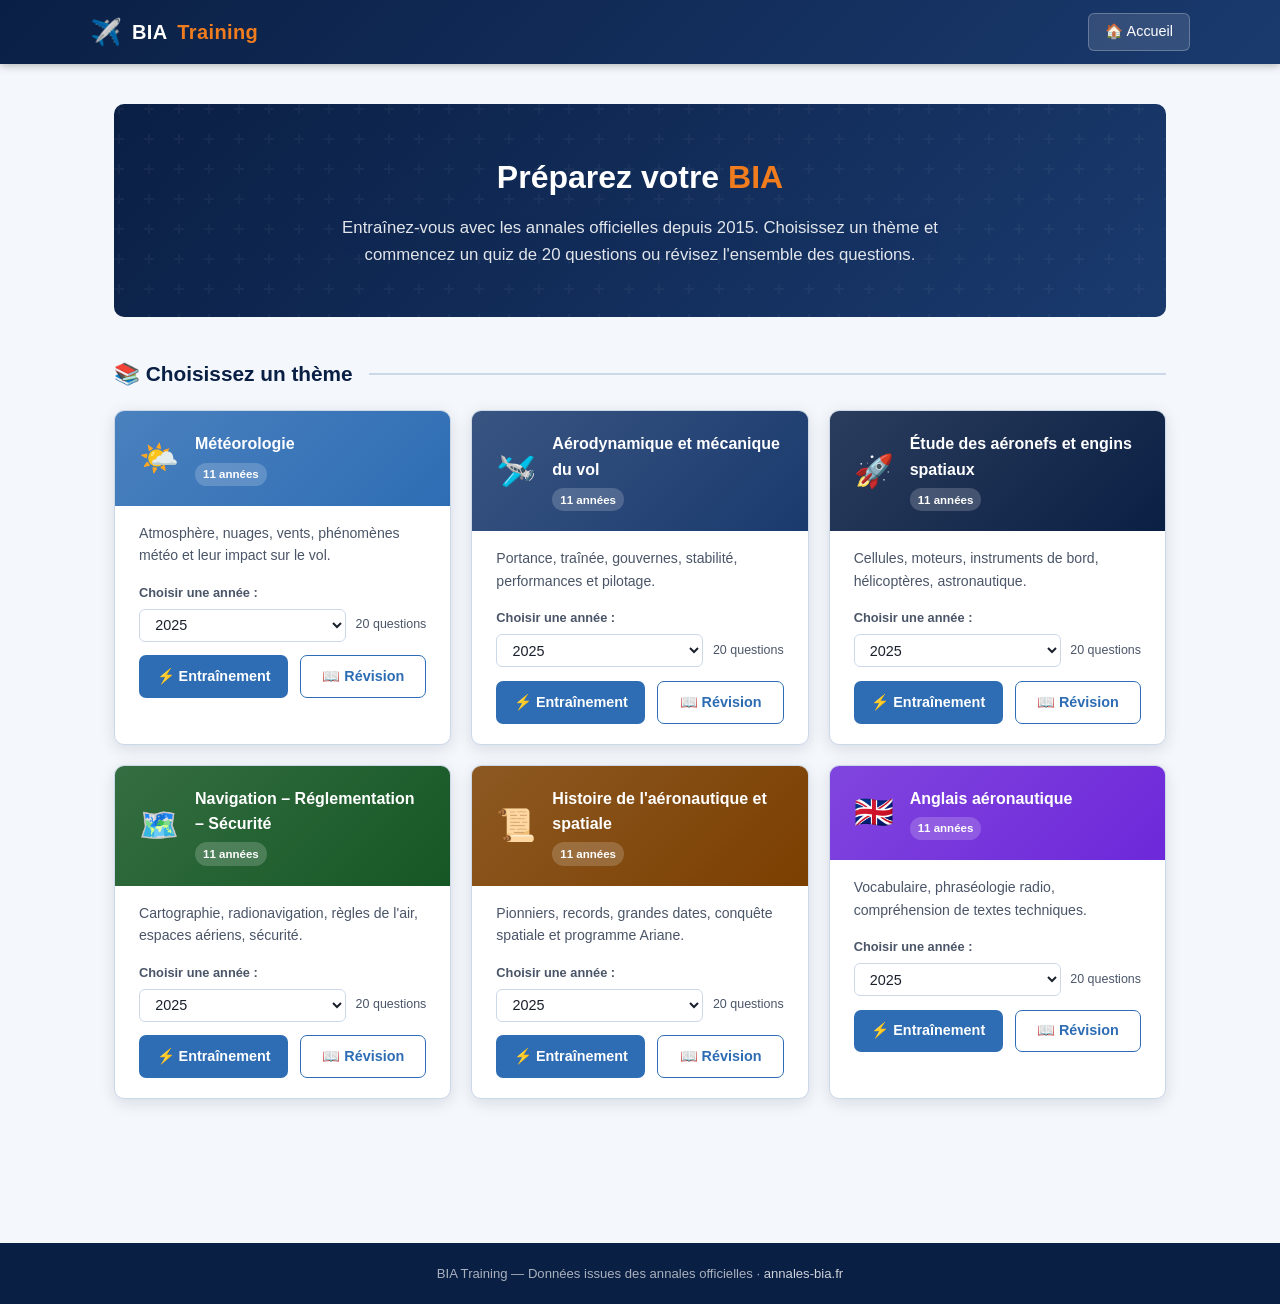
==== index.html @ 563819a3 "Add files via upload" ====
<!DOCTYPE html>
<html lang="fr">
<head>
  <meta charset="UTF-8">
  <meta name="viewport" content="width=device-width, initial-scale=1.0">
  <title>BIA Training — Entraînement au Brevet d'Initiation Aéronautique</title>
  <meta name="description" content="Entraînez-vous au BIA avec les annales depuis 2015. QCM par thème, mode révision, corrections pédagogiques.">
  <link rel="stylesheet" href="css/style.css">
</head>
<body>

<header class="site-header" role="banner">
  <div class="header-inner">
    <a class="logo" href="index.html" aria-label="BIA Training — Accueil">
      <span class="logo-icon" aria-hidden="true">✈️</span>
      BIA <span>Training</span>
    </a>
    <nav class="header-nav" aria-label="Navigation principale">
      <a href="index.html" class="btn-nav">🏠 Accueil</a>
    </nav>
  </div>
</header>

<main class="page-main" id="main-content">

  <section class="hero" aria-labelledby="hero-title">
    <h1 id="hero-title">Préparez votre <span>BIA</span></h1>
    <p>Entraînez-vous avec les annales officielles depuis 2015. Choisissez un thème et commencez un quiz de 20 questions ou révisez l'ensemble des questions.</p>
  </section>

  <h2 class="section-title">📚 Choisissez un thème</h2>

  <div class="themes-grid" id="themes-grid" role="list" aria-label="Thèmes disponibles">
    <div class="empty-state" id="loading-state">
      <div class="icon" aria-hidden="true">⏳</div>
      <p>Chargement des questions…</p>
    </div>
  </div>

</main>

<footer class="site-footer" role="contentinfo">
  <p>BIA Training — Données issues des annales officielles · <a href="https://annales-bia.fr/" target="_blank" rel="noopener">annales-bia.fr</a></p>
</footer>

<script src="data/questions.js"></script>
<script src="js/data.js"></script>
<script src="js/home.js"></script>
</body>
</html>
---- css/style.css ----
/* =========================================================
   BIA Training — Global Styles
   ========================================================= */

/* --- Reset & Variables --- */
*, *::before, *::after { box-sizing: border-box; margin: 0; padding: 0; }

:root {
  --blue-dark:   #0a1f44;
  --blue-mid:    #1a3a6e;
  --blue-sky:    #2e6db4;
  --blue-light:  #d6e8f8;
  --orange:      #f07c1e;
  --orange-dark: #c05a00;
  --white:       #ffffff;
  --grey-bg:     #f4f7fb;
  --grey-border: #cbd8e8;
  --grey-text:   #4a5568;
  --text:        #1a202c;
  --success:     #1a7a4a;
  --success-bg:  #d4edda;
  --error:       #c0392b;
  --error-bg:    #fde8e8;
  --radius:      10px;
  --shadow:      0 4px 16px rgba(10,31,68,.12);
  --transition:  .2s ease;
}

body {
  font-family: -apple-system, BlinkMacSystemFont, "Segoe UI", Inter, Roboto, sans-serif;
  background: var(--grey-bg);
  color: var(--text);
  line-height: 1.6;
  min-height: 100vh;
}

a { color: var(--blue-sky); text-decoration: none; }
a:hover { text-decoration: underline; }
img { max-width: 100%; height: auto; }

/* --- Header --- */
.site-header {
  background: linear-gradient(135deg, var(--blue-dark) 0%, var(--blue-mid) 100%);
  color: var(--white);
  padding: 0 1.5rem;
  position: sticky;
  top: 0;
  z-index: 100;
  box-shadow: 0 2px 8px rgba(0,0,0,.25);
}

.header-inner {
  max-width: 1100px;
  margin: 0 auto;
  display: flex;
  align-items: center;
  justify-content: space-between;
  height: 64px;
}

.logo {
  display: flex;
  align-items: center;
  gap: .6rem;
  font-size: 1.25rem;
  font-weight: 700;
  color: var(--white);
  letter-spacing: .02em;
}

.logo-icon { font-size: 1.6rem; }
.logo span { color: var(--orange); }

.header-nav { display: flex; gap: 1rem; }

.btn-nav {
  background: rgba(255,255,255,.12);
  color: var(--white);
  border: 1px solid rgba(255,255,255,.25);
  padding: .4rem 1rem;
  border-radius: 6px;
  cursor: pointer;
  font-size: .9rem;
  transition: background var(--transition);
  text-decoration: none;
  display: inline-flex;
  align-items: center;
  gap: .3rem;
}
.btn-nav:hover { background: rgba(255,255,255,.22); text-decoration: none; color: var(--white); }

/* --- Main layout --- */
.page-main {
  max-width: 1100px;
  margin: 2.5rem auto;
  padding: 0 1.5rem 4rem;
}

/* --- Hero --- */
.hero {
  background: linear-gradient(135deg, var(--blue-dark), var(--blue-mid));
  color: var(--white);
  border-radius: var(--radius);
  padding: 3rem 2.5rem;
  text-align: center;
  margin-bottom: 2.5rem;
  position: relative;
  overflow: hidden;
}
.hero::before {
  content: "";
  position: absolute;
  inset: 0;
  background: url("data:image/svg+xml,%3Csvg width='60' height='60' viewBox='0 0 60 60' xmlns='http://www.w3.org/2000/svg'%3E%3Cg fill='none' fill-rule='evenodd'%3E%3Cg fill='%23ffffff' fill-opacity='0.04'%3E%3Cpath d='M36 34v-4h-2v4h-4v2h4v4h2v-4h4v-2h-4zm0-30V0h-2v4h-4v2h4v4h2V6h4V4h-4zM6 34v-4H4v4H0v2h4v4h2v-4h4v-2H6zM6 4V0H4v4H0v2h4v4h2V6h4V4H6z'/%3E%3C/g%3E%3C/g%3E%3C/svg%3E") repeat;
}
.hero h1 { font-size: 2rem; margin-bottom: .75rem; position: relative; }
.hero h1 span { color: var(--orange); }
.hero p { font-size: 1.05rem; opacity: .88; max-width: 600px; margin: 0 auto; position: relative; }

/* --- Section title --- */
.section-title {
  font-size: 1.3rem;
  font-weight: 700;
  color: var(--blue-dark);
  margin-bottom: 1.25rem;
  display: flex;
  align-items: center;
  gap: .5rem;
}
.section-title::after {
  content: "";
  flex: 1;
  height: 2px;
  background: var(--grey-border);
  margin-left: .5rem;
}

/* --- Theme cards grid --- */
.themes-grid {
  display: grid;
  grid-template-columns: repeat(auto-fill, minmax(300px, 1fr));
  gap: 1.25rem;
  margin-bottom: 2.5rem;
}

.theme-card {
  background: var(--white);
  border-radius: var(--radius);
  border: 1px solid var(--grey-border);
  box-shadow: var(--shadow);
  overflow: hidden;
  transition: transform var(--transition), box-shadow var(--transition);
}
.theme-card:hover { transform: translateY(-3px); box-shadow: 0 8px 24px rgba(10,31,68,.16); }

.theme-card-header {
  background: linear-gradient(135deg, var(--blue-dark), var(--blue-mid));
  padding: 1.25rem 1.5rem;
  display: flex;
  align-items: center;
  gap: 1rem;
}
.theme-icon { font-size: 2rem; flex-shrink: 0; }
.theme-card-header h2 { color: var(--white); font-size: 1rem; font-weight: 600; margin-bottom: .2rem; }
.theme-count {
  display: inline-block;
  background: rgba(255,255,255,.18);
  color: var(--white);
  font-size: .72rem;
  font-weight: 600;
  padding: .15rem .5rem;
  border-radius: 20px;
  white-space: nowrap;
}

.theme-card-body { padding: 1rem 1.5rem 1.25rem; }
.theme-desc { font-size: .88rem; color: var(--grey-text); margin-bottom: 1rem; }

/* --- Year selector --- */
.year-selector { margin-bottom: .85rem; }
.year-label { display: block; font-size: .8rem; font-weight: 600; color: var(--grey-text); margin-bottom: .35rem; }
.year-select-row { display: flex; align-items: center; gap: .6rem; }
.year-select {
  flex: 1;
  padding: .4rem .7rem;
  border: 1.5px solid var(--grey-border);
  border-radius: 6px;
  font-size: .9rem;
  color: var(--text);
  background: var(--white);
  cursor: pointer;
}
.year-select:focus { outline: 2px solid var(--blue-sky); border-color: transparent; }
.year-qcount { font-size: .78rem; color: var(--grey-text); white-space: nowrap; }

.card-actions { display: flex; gap: .75rem; }

/* --- Revision header --- */
.revision-header {
  display: flex;
  align-items: center;
  gap: 1rem;
  margin-bottom: 1.5rem;
  flex-wrap: wrap;
}
.revision-title { font-size: 1.3rem; font-weight: 700; color: var(--blue-dark); flex: 1; }

/* --- Results annale label --- */
.results-annale { font-size: .9rem; color: var(--grey-text); margin-bottom: .75rem; }

/* --- Buttons --- */
.btn {
  display: inline-flex;
  align-items: center;
  justify-content: center;
  gap: .4rem;
  padding: .55rem 1.1rem;
  border-radius: 7px;
  font-size: .9rem;
  font-weight: 600;
  cursor: pointer;
  border: none;
  transition: all var(--transition);
  white-space: nowrap;
}
.btn:focus-visible { outline: 3px solid var(--orange); outline-offset: 2px; }

.btn-primary {
  background: var(--blue-sky);
  color: var(--white);
  flex: 1;
}
.btn-primary:hover { background: var(--blue-mid); color: var(--white); text-decoration: none; }
.btn-primary:disabled { background: var(--grey-border); cursor: not-allowed; color: var(--grey-text); }

.btn-secondary {
  background: var(--white);
  color: var(--blue-sky);
  border: 1.5px solid var(--blue-sky);
  flex: 1;
}
.btn-secondary:hover { background: var(--blue-light); text-decoration: none; color: var(--blue-sky); }

.btn-orange {
  background: var(--orange);
  color: var(--white);
}
.btn-orange:hover { background: var(--orange-dark); color: var(--white); text-decoration: none; }

.btn-ghost {
  background: transparent;
  color: var(--grey-text);
  border: 1.5px solid var(--grey-border);
}
.btn-ghost:hover { background: var(--grey-bg); }

.btn-lg { padding: .75rem 1.75rem; font-size: 1rem; }
.btn-sm { padding: .35rem .8rem; font-size: .82rem; }

/* --- Quiz layout --- */
.quiz-container {
  max-width: 760px;
  margin: 0 auto;
}

.quiz-header-bar {
  background: var(--white);
  border-radius: var(--radius);
  padding: 1rem 1.5rem;
  margin-bottom: 1.5rem;
  border: 1px solid var(--grey-border);
  box-shadow: var(--shadow);
}

.quiz-meta {
  display: flex;
  justify-content: space-between;
  align-items: center;
  margin-bottom: .75rem;
  flex-wrap: wrap;
  gap: .5rem;
}

.quiz-counter { font-size: .92rem; color: var(--grey-text); }
.quiz-counter strong { color: var(--blue-dark); }
.quiz-theme-badge {
  background: var(--blue-light);
  color: var(--blue-mid);
  font-size: .78rem;
  font-weight: 600;
  padding: .25rem .75rem;
  border-radius: 20px;
  text-transform: uppercase;
  letter-spacing: .04em;
}

.progress-bar {
  height: 6px;
  background: var(--grey-border);
  border-radius: 3px;
  overflow: hidden;
}
.progress-fill {
  height: 100%;
  background: linear-gradient(90deg, var(--blue-sky), var(--orange));
  border-radius: 3px;
  transition: width .4s ease;
}

/* --- Question card --- */
.question-card {
  background: var(--white);
  border-radius: var(--radius);
  padding: 2rem;
  border: 1px solid var(--grey-border);
  box-shadow: var(--shadow);
  margin-bottom: 1.25rem;
  animation: fadeInUp .25s ease;
}

@keyframes fadeInUp {
  from { opacity: 0; transform: translateY(10px); }
  to   { opacity: 1; transform: translateY(0); }
}

.question-text {
  font-size: 1.08rem;
  font-weight: 600;
  color: var(--blue-dark);
  margin-bottom: 1.5rem;
  line-height: 1.55;
}

.question-image {
  margin-bottom: 1.25rem;
  text-align: center;
}
.question-image img {
  border-radius: 6px;
  border: 1px solid var(--grey-border);
  max-height: 280px;
}

/* --- Choices --- */
.choices-list { list-style: none; display: flex; flex-direction: column; gap: .75rem; }

.choice-item { display: flex; }

.choice-label {
  display: flex;
  align-items: center;
  gap: 1rem;
  width: 100%;
  padding: .9rem 1.25rem;
  border: 2px solid var(--grey-border);
  border-radius: 8px;
  cursor: pointer;
  transition: all var(--transition);
  background: var(--white);
}
.choice-label:hover { border-color: var(--blue-sky); background: var(--blue-light); }

.choice-input { display: none; }
.choice-input:checked + .choice-label {
  border-color: var(--blue-sky);
  background: var(--blue-light);
}

.choice-letter {
  min-width: 2rem;
  height: 2rem;
  display: flex;
  align-items: center;
  justify-content: center;
  background: var(--grey-bg);
  border-radius: 50%;
  font-weight: 700;
  font-size: .92rem;
  color: var(--blue-mid);
  border: 1.5px solid var(--grey-border);
  transition: all var(--transition);
  flex-shrink: 0;
}
.choice-input:checked + .choice-label .choice-letter {
  background: var(--blue-sky);
  color: var(--white);
  border-color: var(--blue-sky);
}

.choice-text { font-size: .96rem; color: var(--text); }

/* States after answer revealed */
.choice-label.correct {
  border-color: var(--success);
  background: var(--success-bg);
}
.choice-label.correct .choice-letter { background: var(--success); color: var(--white); border-color: var(--success); }
.choice-label.wrong {
  border-color: var(--error);
  background: var(--error-bg);
}
.choice-label.wrong .choice-letter { background: var(--error); color: var(--white); border-color: var(--error); }

/* --- Quiz nav --- */
.quiz-nav {
  display: flex;
  justify-content: space-between;
  align-items: center;
  gap: 1rem;
}

/* --- Explanation box --- */
.explanation-box {
  background: #fffbeb;
  border: 1.5px solid #f59e0b;
  border-radius: 8px;
  padding: 1rem 1.25rem;
  margin-top: 1.25rem;
  font-size: .93rem;
  color: var(--text);
  line-height: 1.6;
  display: none;
}
.explanation-box.visible { display: block; animation: fadeInUp .2s ease; }
.explanation-label { font-weight: 700; color: #92400e; margin-bottom: .4rem; display: flex; align-items: center; gap: .4rem; }

/* --- Results page --- */
.results-card {
  background: var(--white);
  border-radius: var(--radius);
  padding: 2.5rem 2rem;
  border: 1px solid var(--grey-border);
  box-shadow: var(--shadow);
  text-align: center;
  margin-bottom: 1.5rem;
}

.score-big {
  font-size: 4rem;
  font-weight: 800;
  color: var(--blue-dark);
  line-height: 1;
  margin-bottom: .5rem;
}
.score-big span { color: var(--orange); }
.score-label { color: var(--grey-text); font-size: 1rem; margin-bottom: 1.25rem; }
.score-percent { font-size: 1.4rem; font-weight: 700; margin-bottom: .75rem; }

.feedback-badge {
  display: inline-block;
  padding: .5rem 1.5rem;
  border-radius: 20px;
  font-weight: 700;
  font-size: 1.05rem;
  margin-bottom: 1.5rem;
}
.feedback-excellent { background: var(--success-bg); color: var(--success); }
.feedback-good      { background: var(--blue-light);  color: var(--blue-mid); }
.feedback-ok        { background: #fffbeb;             color: #92400e; }
.feedback-retry     { background: var(--error-bg);     color: var(--error); }

.results-actions { display: flex; flex-wrap: wrap; gap: .75rem; justify-content: center; }

/* --- Detail list --- */
.detail-list { list-style: none; display: flex; flex-direction: column; gap: 1rem; margin-top: 1rem; }

.detail-item {
  background: var(--white);
  border-radius: 8px;
  border: 1px solid var(--grey-border);
  padding: 1.25rem 1.5rem;
  display: grid;
  grid-template-columns: auto 1fr;
  gap: .75rem 1rem;
  align-items: start;
}

.detail-icon { font-size: 1.4rem; line-height: 1; }
.detail-question { font-weight: 600; color: var(--blue-dark); margin-bottom: .4rem; font-size: .95rem; }
.detail-answers { font-size: .88rem; color: var(--grey-text); }
.detail-answers strong { color: var(--text); }
.detail-explanation { grid-column: 1/-1; font-size: .88rem; color: var(--grey-text); background: var(--grey-bg); border-radius: 6px; padding: .75rem 1rem; margin-top: .25rem; border-left: 3px solid var(--orange); }

/* --- Revision page --- */
.revision-controls {
  background: var(--white);
  border-radius: var(--radius);
  padding: 1rem 1.5rem;
  margin-bottom: 1.5rem;
  border: 1px solid var(--grey-border);
  display: flex;
  gap: 1rem;
  flex-wrap: wrap;
  align-items: center;
}

.filter-select {
  padding: .45rem .9rem;
  border: 1.5px solid var(--grey-border);
  border-radius: 6px;
  font-size: .92rem;
  color: var(--text);
  background: var(--white);
  cursor: pointer;
}
.filter-select:focus { outline: 2px solid var(--blue-sky); border-color: transparent; }

.revision-item {
  background: var(--white);
  border-radius: 8px;
  border: 1px solid var(--grey-border);
  padding: 1.25rem 1.5rem;
  margin-bottom: 1rem;
}
.revision-q { font-weight: 600; color: var(--blue-dark); margin-bottom: .75rem; }
.revision-choices { list-style: none; display: flex; flex-direction: column; gap: .35rem; margin-bottom: .75rem; }
.revision-choice { font-size: .9rem; padding: .4rem .75rem; border-radius: 5px; }
.revision-choice.correct-answer { background: var(--success-bg); color: var(--success); font-weight: 700; }
.revision-explanation { font-size: .88rem; color: var(--grey-text); background: var(--grey-bg); border-radius: 6px; padding: .75rem 1rem; border-left: 3px solid var(--orange); }
.revision-meta { font-size: .78rem; color: #9da8b5; margin-bottom: .75rem; }

/* --- Pagination --- */
.pagination {
  display: flex;
  justify-content: center;
  align-items: center;
  gap: .5rem;
  margin-top: 1.5rem;
}
.page-btn {
  min-width: 2.25rem;
  height: 2.25rem;
  border-radius: 6px;
  border: 1.5px solid var(--grey-border);
  background: var(--white);
  color: var(--text);
  font-size: .9rem;
  cursor: pointer;
  transition: all var(--transition);
  display: flex;
  align-items: center;
  justify-content: center;
}
.page-btn:hover { border-color: var(--blue-sky); color: var(--blue-sky); }
.page-btn.active { background: var(--blue-sky); color: var(--white); border-color: var(--blue-sky); }
.page-btn:disabled { opacity: .4; cursor: not-allowed; }

/* --- Error / empty states --- */
.empty-state {
  text-align: center;
  padding: 3rem 1.5rem;
  color: var(--grey-text);
}
.empty-state .icon { font-size: 3rem; margin-bottom: 1rem; }
.empty-state p { max-width: 420px; margin: .5rem auto 1.5rem; }

/* --- Toast --- */
.toast {
  position: fixed;
  bottom: 1.5rem;
  right: 1.5rem;
  background: var(--blue-dark);
  color: var(--white);
  padding: .75rem 1.25rem;
  border-radius: 8px;
  font-size: .9rem;
  box-shadow: 0 4px 16px rgba(0,0,0,.3);
  z-index: 1000;
  animation: slideIn .25s ease;
}
@keyframes slideIn { from { opacity:0; transform: translateY(8px); } to { opacity:1; transform: translateY(0); } }

/* --- Footer --- */
.site-footer {
  background: var(--blue-dark);
  color: rgba(255,255,255,.65);
  text-align: center;
  padding: 1.25rem;
  font-size: .82rem;
  margin-top: auto;
}
.site-footer a { color: rgba(255,255,255,.8); }

/* --- Responsive --- */
@media (max-width: 640px) {
  .hero { padding: 2rem 1.25rem; }
  .hero h1 { font-size: 1.5rem; }
  .themes-grid { grid-template-columns: 1fr; }
  .card-actions { flex-direction: column; }
  .quiz-nav { flex-wrap: wrap; }
  .question-card { padding: 1.25rem; }
  .score-big { font-size: 3rem; }
  .page-main { padding: 0 1rem 3rem; }
  .detail-item { grid-template-columns: 1fr; }
  .detail-icon { display: none; }
}
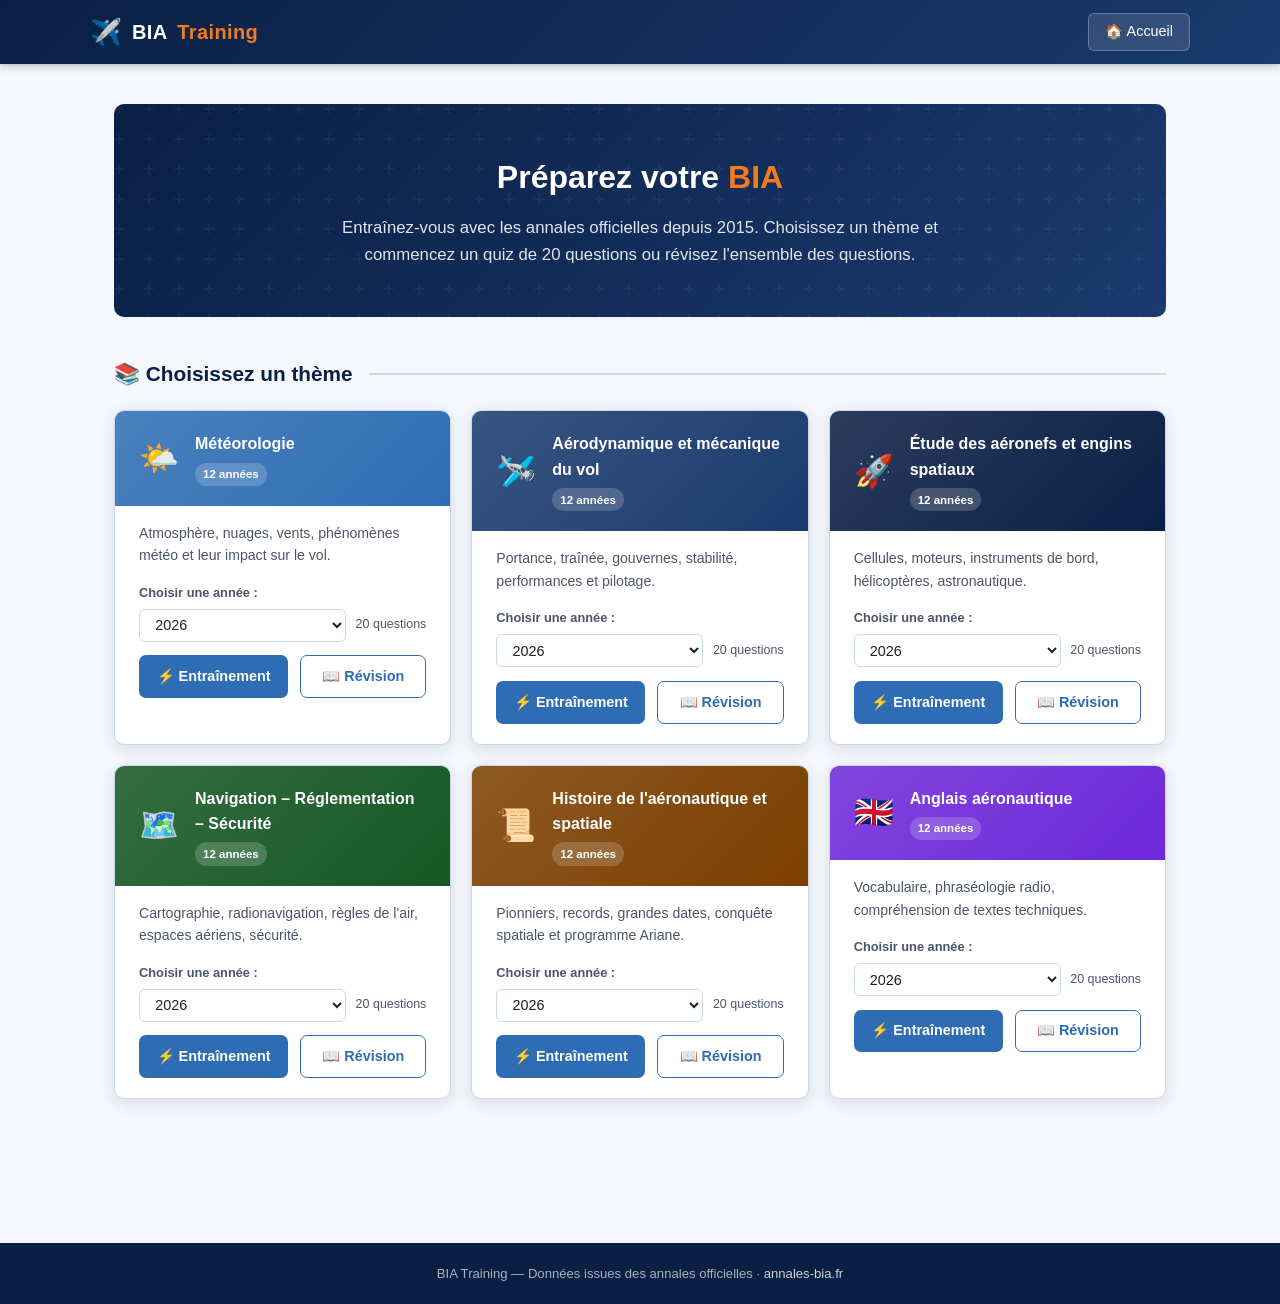
==== commit 67d523e7: "chore: bump cache-buster questions.js (annale 2026)" ====
--- a/index.html
+++ b/index.html
@@ -43,8 +43,13 @@
   <p>BIA Training — Données issues des annales officielles · <a href="https://annales-bia.fr/" target="_blank" rel="noopener">annales-bia.fr</a></p>
 </footer>
 
-<script src="data/questions.js"></script>
+<script src="data/questions.js?v=2026-05-22"></script>
 <script src="js/data.js"></script>
 <script src="js/home.js"></script>
+
+<!-- Analytics GoatCounter — gratuit, sans cookies, conforme RGPD -->
+<!-- Remplacez VOTRE-COMPTE par votre identifiant GoatCounter (goatcounter.com) -->
+<script data-goatcounter="https://bia-training.goatcounter.com/count"
+        async src="//gc.zgo.at/count.js"></script>
 </body>
 </html>
